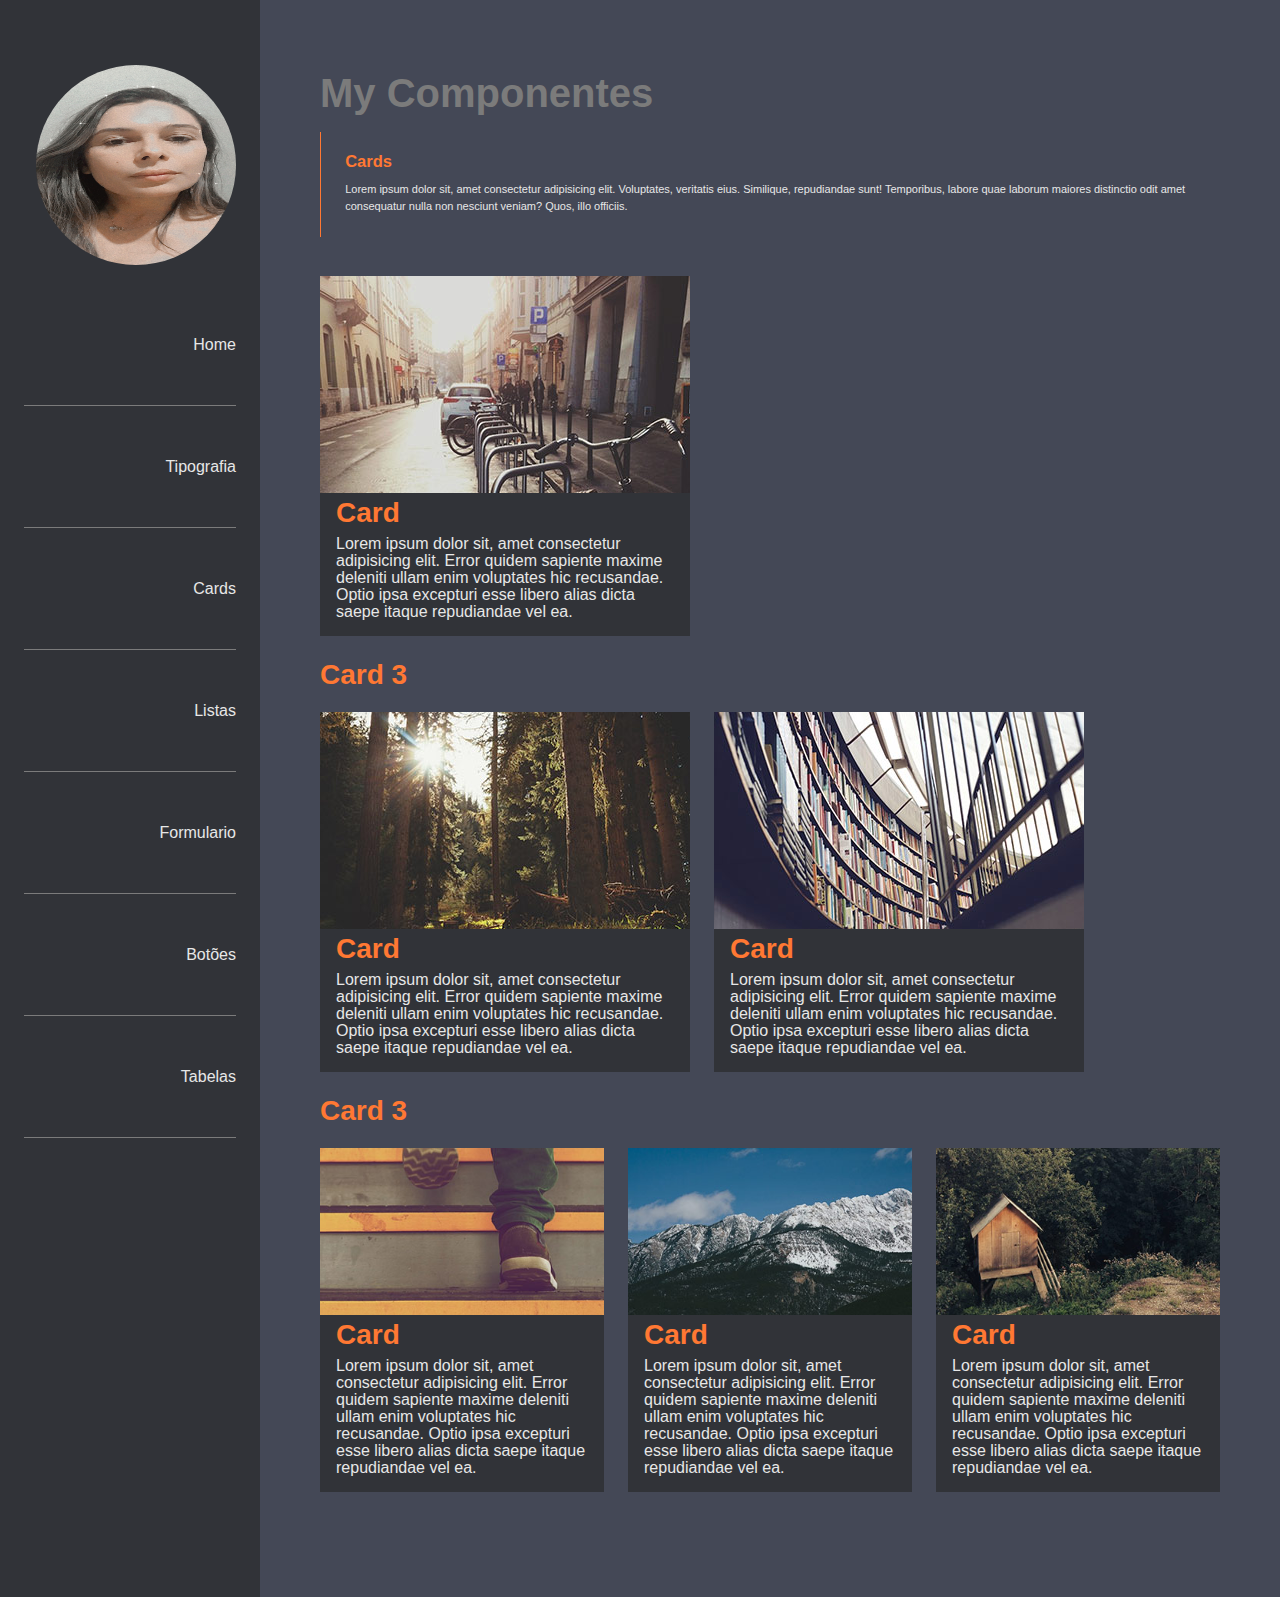
==== cards.html @ 270a163e "Adicionei a pagina card" ====
<!DOCTYPE html>
<html lang="en">
<head>
    <meta charset="UTF-8">
    <meta name="viewport" content="width=device-width, initial-scale=1.0">
    <link rel="stylesheet" href="nomalize.css">
    <link rel="stylesheet" href="style.css">
    <title>Cards</title>
</head>
<body>
    <header class="main_header">
        <nav class="main-nav">
            <a href="#"><img class="img-perfil" src="assets/bia.jpg" alt="Ana"></a>
            <ul>
                <li><a href="index.html">Home</a></li>
                <li><a href="tipografia.html">Tipografia</a></li>
                <li><a href="cards.html">Cards</a></li>
                <li><a href="">Listas</a></li>
                <li><a href="">Formulario</a></li>
                <li><a href="">Botões</a></li>
                <li><a href="">Tabelas</a></li>
            </ul>
        </nav>
    </header>

    <main class="main">
        <h1>My Componentes</h1>
        <article class="heightligth">
            <h2>Cards</h2>
            <p>Lorem ipsum dolor sit, amet consectetur adipisicing elit. Voluptates, veritatis eius. Similique, repudiandae sunt! Temporibus, labore quae laborum maiores distinctio odit amet consequatur nulla non nesciunt veniam? Quos, illo officiis.</p>
        </article>
        <section>
        <div class="row">
            <article class="card">
                <img src="assets/01.jpg" alt="">
                <div class="card-content">
                <h3 class="card-title">Card</h3>
                <p>Lorem ipsum dolor sit, amet consectetur adipisicing elit. Error quidem sapiente maxime deleniti ullam enim voluptates hic recusandae. Optio ipsa excepturi esse libero alias dicta saepe itaque repudiandae vel ea.</p>
               </div>
            </article>
        </div>
        </section>

        <section>
            <h3 class="card-title">Card 3</h3>
            <div class="row">
                <article class="card">
                    <img src="assets/02.jpg" alt="">
                    <div class="card-content">
                        <h3 class="card-title">Card </h3>
                    <p>Lorem ipsum dolor sit, amet consectetur adipisicing elit. Error quidem sapiente maxime deleniti ullam enim voluptates hic recusandae. Optio ipsa excepturi esse libero alias dicta saepe itaque repudiandae vel ea.</p>
                   </div> 
                </article> 

                <article class="card">
                    <img src="assets/03.jpg" alt="">
                    <div class="card-content">
                        <h3 class="card-title">Card </h3>
                    <p>Lorem ipsum dolor sit, amet consectetur adipisicing elit. Error quidem sapiente maxime deleniti ullam enim voluptates hic recusandae. Optio ipsa excepturi esse libero alias dicta saepe itaque repudiandae vel ea.</p>
                   </div> 
                </article>
            </div>
            </section>

            <section>
                <h3 class="card-title">Card 3</h3>
                <div class="row">
                    <article class="card">
                        <img src="assets/04.jpg" alt="">
                        <div class="card-content">
                            <h3 class="card-title">Card </h3>
                        <p>Lorem ipsum dolor sit, amet consectetur adipisicing elit. Error quidem sapiente maxime deleniti ullam enim voluptates hic recusandae. Optio ipsa excepturi esse libero alias dicta saepe itaque repudiandae vel ea.</p>
                       </div> 
                    </article> 
    
                    <article class="card">
                        <img src="assets/05.jpg" alt="">
                        <div class="card-content">
                            <h3 class="card-title">Card </h3>
                        <p>Lorem ipsum dolor sit, amet consectetur adipisicing elit. Error quidem sapiente maxime deleniti ullam enim voluptates hic recusandae. Optio ipsa excepturi esse libero alias dicta saepe itaque repudiandae vel ea.</p>
                       </div> 
                    </article>

                    <article class="card">
                        <img src="assets/06.jpg" alt="">
                        <div class="card-content">
                            <h3 class="card-title">Card </h3>
                        <p>Lorem ipsum dolor sit, amet consectetur adipisicing elit. Error quidem sapiente maxime deleniti ullam enim voluptates hic recusandae. Optio ipsa excepturi esse libero alias dicta saepe itaque repudiandae vel ea.</p>
                       </div> 
                    </article>
                </div>
                </section>
    </main>
    
</body>
</html>
---- nomalize.css ----
/*! normalize.css v8.0.1 | MIT License | github.com/necolas/normalize.css */

/* Document
   ========================================================================== */

/**
 * 1. Correct the line height in all browsers.
 * 2. Prevent adjustments of font size after orientation changes in iOS.
 */

 html {
    line-height: 1.15; /* 1 */
    -webkit-text-size-adjust: 100%; /* 2 */
  }
  
  /* Sections
     ========================================================================== */
  
  /**
   * Remove the margin in all browsers.
   */
  
  body {
    margin: 0;
  }
  
  /**
   * Render the `main` element consistently in IE.
   */
  
  main {
    display: block;
  }
  
  /**
   * Correct the font size and margin on `h1` elements within `section` and
   * `article` contexts in Chrome, Firefox, and Safari.
   */
  
  h1 {
    font-size: 2em;
    margin: 0.67em 0;
  }
  
  /* Grouping content
     ========================================================================== */
  
  /**
   * 1. Add the correct box sizing in Firefox.
   * 2. Show the overflow in Edge and IE.
   */
  
  hr {
    box-sizing: content-box; /* 1 */
    height: 0; /* 1 */
    overflow: visible; /* 2 */
  }
  
  /**
   * 1. Correct the inheritance and scaling of font size in all browsers.
   * 2. Correct the odd `em` font sizing in all browsers.
   */
  
  pre {
    font-family: monospace, monospace; /* 1 */
    font-size: 1em; /* 2 */
  }
  
  /* Text-level semantics
     ========================================================================== */
  
  /**
   * Remove the gray background on active links in IE 10.
   */
  
  a {
    background-color: transparent;
  }
  
  /**
   * 1. Remove the bottom border in Chrome 57-
   * 2. Add the correct text decoration in Chrome, Edge, IE, Opera, and Safari.
   */
  
  abbr[title] {
    border-bottom: none; /* 1 */
    text-decoration: underline; /* 2 */
    text-decoration: underline dotted; /* 2 */
  }
  
  /**
   * Add the correct font weight in Chrome, Edge, and Safari.
   */
  
  b,
  strong {
    font-weight: bolder;
  }
  
  /**
   * 1. Correct the inheritance and scaling of font size in all browsers.
   * 2. Correct the odd `em` font sizing in all browsers.
   */
  
  code,
  kbd,
  samp {
    font-family: monospace, monospace; /* 1 */
    font-size: 1em; /* 2 */
  }
  
  /**
   * Add the correct font size in all browsers.
   */
  
  small {
    font-size: 80%;
  }
  
  /**
   * Prevent `sub` and `sup` elements from affecting the line height in
   * all browsers.
   */
  
  sub,
  sup {
    font-size: 75%;
    line-height: 0;
    position: relative;
    vertical-align: baseline;
  }
  
  sub {
    bottom: -0.25em;
  }
  
  sup {
    top: -0.5em;
  }
  
  /* Embedded content
     ========================================================================== */
  
  /**
   * Remove the border on images inside links in IE 10.
   */
  
  img {
    border-style: none;
  }
  
  /* Forms
     ========================================================================== */
  
  /**
   * 1. Change the font styles in all browsers.
   * 2. Remove the margin in Firefox and Safari.
   */
  
  button,
  input,
  optgroup,
  select,
  textarea {
    font-family: inherit; /* 1 */
    font-size: 100%; /* 1 */
    line-height: 1.15; /* 1 */
    margin: 0; /* 2 */
  }
  
  /**
   * Show the overflow in IE.
   * 1. Show the overflow in Edge.
   */
  
  button,
  input { /* 1 */
    overflow: visible;
  }
  
  /**
   * Remove the inheritance of text transform in Edge, Firefox, and IE.
   * 1. Remove the inheritance of text transform in Firefox.
   */
  
  button,
  select { /* 1 */
    text-transform: none;
  }
  
  /**
   * Correct the inability to style clickable types in iOS and Safari.
   */
  
  button,
  [type="button"],
  [type="reset"],
  [type="submit"] {
    -webkit-appearance: button;
  }
  
  /**
   * Remove the inner border and padding in Firefox.
   */
  
  button::-moz-focus-inner,
  [type="button"]::-moz-focus-inner,
  [type="reset"]::-moz-focus-inner,
  [type="submit"]::-moz-focus-inner {
    border-style: none;
    padding: 0;
  }
  
  /**
   * Restore the focus styles unset by the previous rule.
   */
  
  button:-moz-focusring,
  [type="button"]:-moz-focusring,
  [type="reset"]:-moz-focusring,
  [type="submit"]:-moz-focusring {
    outline: 1px dotted ButtonText;
  }
  
  /**
   * Correct the padding in Firefox.
   */
  
  fieldset {
    padding: 0.35em 0.75em 0.625em;
  }
  
  /**
   * 1. Correct the text wrapping in Edge and IE.
   * 2. Correct the color inheritance from `fieldset` elements in IE.
   * 3. Remove the padding so developers are not caught out when they zero out
   *    `fieldset` elements in all browsers.
   */
  
  legend {
    box-sizing: border-box; /* 1 */
    color: inherit; /* 2 */
    display: table; /* 1 */
    max-width: 100%; /* 1 */
    padding: 0; /* 3 */
    white-space: normal; /* 1 */
  }
  
  /**
   * Add the correct vertical alignment in Chrome, Firefox, and Opera.
   */
  
  progress {
    vertical-align: baseline;
  }
  
  /**
   * Remove the default vertical scrollbar in IE 10+.
   */
  
  textarea {
    overflow: auto;
  }
  
  /**
   * 1. Add the correct box sizing in IE 10.
   * 2. Remove the padding in IE 10.
   */
  
  [type="checkbox"],
  [type="radio"] {
    box-sizing: border-box; /* 1 */
    padding: 0; /* 2 */
  }
  
  /**
   * Correct the cursor style of increment and decrement buttons in Chrome.
   */
  
  [type="number"]::-webkit-inner-spin-button,
  [type="number"]::-webkit-outer-spin-button {
    height: auto;
  }
  
  /**
   * 1. Correct the odd appearance in Chrome and Safari.
   * 2. Correct the outline style in Safari.
   */
  
  [type="search"] {
    -webkit-appearance: textfield; /* 1 */
    outline-offset: -2px; /* 2 */
  }
  
  /**
   * Remove the inner padding in Chrome and Safari on macOS.
   */
  
  [type="search"]::-webkit-search-decoration {
    -webkit-appearance: none;
  }
  
  /**
   * 1. Correct the inability to style clickable types in iOS and Safari.
   * 2. Change font properties to `inherit` in Safari.
   */
  
  ::-webkit-file-upload-button {
    -webkit-appearance: button; /* 1 */
    font: inherit; /* 2 */
  }
  
  /* Interactive
     ========================================================================== */
  
  /*
   * Add the correct display in Edge, IE 10+, and Firefox.
   */
  
  details {
    display: block;
  }
  
  /*
   * Add the correct display in all browsers.
   */
  
  summary {
    display: list-item;
  }
  
  /* Misc
     ========================================================================== */
  
  /**
   * Add the correct display in IE 10+.
   */
  
  template {
    display: none;
  }
  
  /**
   * Add the correct display in IE 10.
   */
  
  [hidden] {
    display: none;
  }
---- style.css ----
:root{
    --primary-color:#ff7833;
    --secondary-color:#313338;
    --secondary-color-ligth:#444856;
}

html{
    font-size: 62.5%;
}

body{
    display: flex;
    margin: 0;
    color: #e7e7e7;
    background-color: #ccc;
    font-family: 'Lucida Sans', 'Lucida Sans Regular', 'Lucida Grande', 'Lucida Sans Unicode', Geneva, Verdana, sans-serif;
    min-height: 100vh;
    line-height: 1.7rem;
}
h1{
    font-size: 4rem;
    color: #7b7b7b;
    margin-top: 2rem;
    margin-bottom: 3rem;
}
h2, h3, h4, h5, h6{
    color: var(--primary-color);
    margin: 0;
}
h2{
    margin-top: 1rem;
}
article{
    padding-top: 1em;
    padding-bottom: 1em;
}
section{
    margin-bottom: 3rem;
}
.heightligth{
    border-left: 1px solid var(--primary-color);
    font-size: 1.1rem;
    padding-left: 2.2em;
    margin-bottom: 2.2em;
}

.main_header{
    flex: 0 0 26rem;
    background-color: var(--secondary-color);
}

.main{
    background-color: var(--secondary-color-ligth);
    flex: 1 0;
    padding: 6.5rem 6rem 7.5rem;
}
a{
    color: inherit;
}
.main, .main_header{
    font-size: 1.6rem;
}

.img-perfil{
    max-width: 20rem;
    width: 200px;
    height: 200px;
    border-radius: 50%;
}

.main-nav{
    text-align: right;
    padding: 6.5rem 2.4rem 2.4rem;
}
.main-nav ul{
    padding: 0;
    list-style-type: none;
}

.main-nav ul a{
    display: block;
    padding: 1.2rem 0;
    text-decoration: none;
    transition: padding-right .2rem, background-color 4s;
    background-color: transparent;
}

.main-nav ul a:hover,
.main-nav ul a:focus{
    background-color: var(--secondary-color-ligth);
    padding-right: 1rem;
    
}

.main-nav li{
    border-bottom: 1px solid #7b7b7b;
    padding: 4rem 0;
}
kbd {
    background-color: #eee;
    border-radius: 3px;
    border: 1px solid #b4b4b4;
    box-shadow:
      0 1px 1px rgba(0, 0, 0, 0.2),
      0 2px 0 0 rgba(255, 255, 255, 0.7) inset;
    color: #333;
    display: inline-block;
    font-size: 0.85em;
    font-weight: 700;
    line-height: 1;
    padding: 2px 4px;
    white-space: nowrap;
  }
  .card{
    max-width: 370px;
    background-color: var(--secondary-color);
    padding: 0;
  }
  .card-content{
    padding: 0.5em 1em 1em;
  }
  .card-content p, .card-title{
    margin: 0;
  }
 .card-title{
    font-size: 1.75em;
    margin-bottom: .5em;
  }
  .card img{
    max-width: 100%;
  }
  .row{
    display: flex;
    gap: 1.5em;
    padding-top: 1.5rem;
    /* padding: 2.5rem 0; */
  }
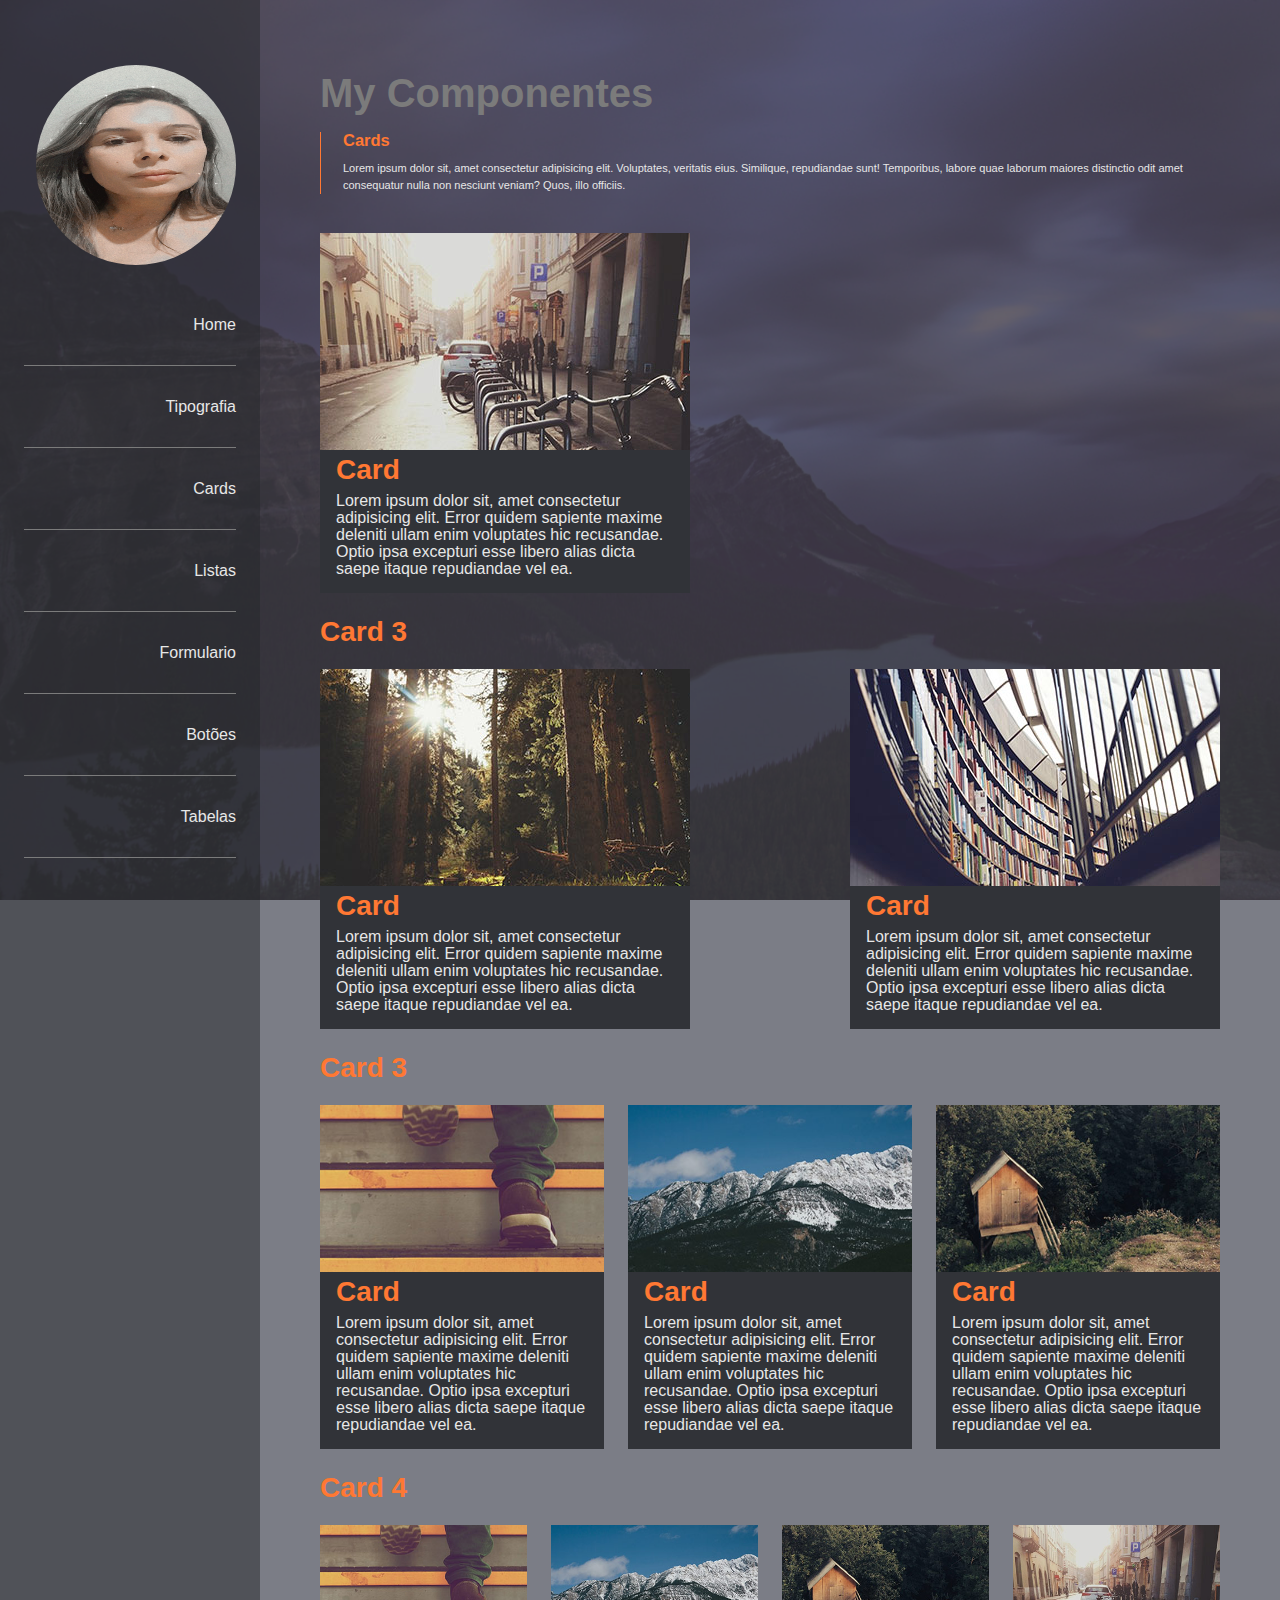
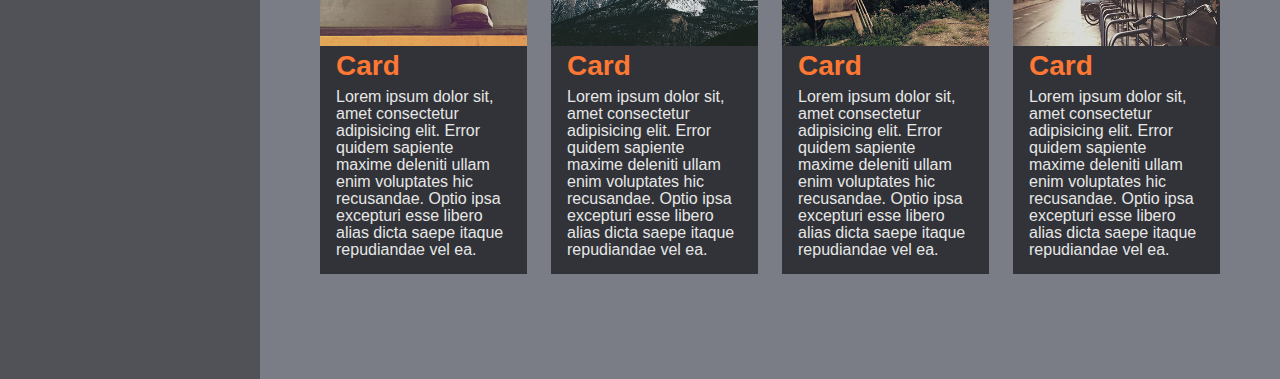
==== commit 6f2805f5: "Finalizei as tabelas" ====
--- a/cards.html
+++ b/cards.html
@@ -15,10 +15,10 @@
                 <li><a href="index.html">Home</a></li>
                 <li><a href="tipografia.html">Tipografia</a></li>
                 <li><a href="cards.html">Cards</a></li>
-                <li><a href="">Listas</a></li>
+                <li><a href="lista.html">Listas</a></li>
                 <li><a href="">Formulario</a></li>
                 <li><a href="">Botões</a></li>
-                <li><a href="">Tabelas</a></li>
+                <li><a href="tabelas.html">Tabelas</a></li>
             </ul>
         </nav>
     </header>
@@ -90,6 +90,43 @@
                     </article>
                 </div>
                 </section>
+
+                <section>
+                    <h3 class="card-title">Card 4</h3>
+                    <div class="row">
+                        <article class="card">
+                            <img src="assets/04.jpg" alt="">
+                            <div class="card-content">
+                                <h3 class="card-title">Card </h3>
+                            <p>Lorem ipsum dolor sit, amet consectetur adipisicing elit. Error quidem sapiente maxime deleniti ullam enim voluptates hic recusandae. Optio ipsa excepturi esse libero alias dicta saepe itaque repudiandae vel ea.</p>
+                           </div> 
+                        </article> 
+        
+                        <article class="card">
+                            <img src="assets/05.jpg" alt="">
+                            <div class="card-content">
+                                <h3 class="card-title">Card </h3>
+                            <p>Lorem ipsum dolor sit, amet consectetur adipisicing elit. Error quidem sapiente maxime deleniti ullam enim voluptates hic recusandae. Optio ipsa excepturi esse libero alias dicta saepe itaque repudiandae vel ea.</p>
+                           </div> 
+                        </article>
+    
+                        <article class="card">
+                            <img src="assets/06.jpg" alt="">
+                            <div class="card-content">
+                                <h3 class="card-title">Card </h3>
+                            <p>Lorem ipsum dolor sit, amet consectetur adipisicing elit. Error quidem sapiente maxime deleniti ullam enim voluptates hic recusandae. Optio ipsa excepturi esse libero alias dicta saepe itaque repudiandae vel ea.</p>
+                           </div> 
+                        </article>
+
+                        <article class="card">
+                            <img src="assets/01.jpg" alt="">
+                            <div class="card-content">
+                                <h3 class="card-title">Card </h3>
+                            <p>Lorem ipsum dolor sit, amet consectetur adipisicing elit. Error quidem sapiente maxime deleniti ullam enim voluptates hic recusandae. Optio ipsa excepturi esse libero alias dicta saepe itaque repudiandae vel ea.</p>
+                           </div> 
+                        </article>
+                    </div>
+                    </section>
     </main>
     
 </body>
--- a/style.css
+++ b/style.css
@@ -16,6 +16,11 @@
     font-family: 'Lucida Sans', 'Lucida Sans Regular', 'Lucida Grande', 'Lucida Sans Unicode', Geneva, Verdana, sans-serif;
     min-height: 100vh;
     line-height: 1.7rem;
+    background-image:url("assets/unsplash.png");
+    background-repeat: no-repeat;
+    background-size: cover;
+    background-attachment: fixed;
+
 }
 h1{
     font-size: 4rem;
@@ -31,8 +36,7 @@
     margin-top: 1rem;
 }
 article{
-    padding-top: 1em;
-    padding-bottom: 1em;
+    padding-bottom: 1em 0;
 }
 section{
     margin-bottom: 3rem;
@@ -40,17 +44,19 @@
 .heightligth{
     border-left: 1px solid var(--primary-color);
     font-size: 1.1rem;
-    padding-left: 2.2em;
+    padding: 0 0 0 2em;
     margin-bottom: 2.2em;
 }
 
 .main_header{
     flex: 0 0 26rem;
-    background-color: var(--secondary-color);
+    background-color: rgba(49, 51, 59, .8);
+
 }
 
 .main{
     background-color: var(--secondary-color-ligth);
+    background-color: rgba(68,72, 86, .6);
     flex: 1 0;
     padding: 6.5rem 6rem 7.5rem;
 }
@@ -71,6 +77,9 @@
 .main-nav{
     text-align: right;
     padding: 6.5rem 2.4rem 2.4rem;
+    position: static;
+    top: 0;
+    left: 0;
 }
 .main-nav ul{
     padding: 0;
@@ -94,7 +103,7 @@
 
 .main-nav li{
     border-bottom: 1px solid #7b7b7b;
-    padding: 4rem 0;
+    padding: 2rem 0;
 }
 kbd {
     background-color: #eee;
@@ -133,5 +142,71 @@
     display: flex;
     gap: 1.5em;
     padding-top: 1.5rem;
-    /* padding: 2.5rem 0; */
-  }+   justify-content: space-between;
+  }
+
+  .row >*{
+    /* flex-grow: 1;
+    flex-shrink: 0;
+    flex-basis: 0%; */
+    flex: 1 0 0%;
+  }
+  .alternada{
+    list-style-type: none;
+    padding-left: 0px
+  }
+
+  .alternada li:not(:last-child){
+    border-bottom:2px solid;
+    padding: 0;
+  }
+  /* .alternada li:last-child{
+    border-bottom: none;
+  } */
+  .list-emoji{
+    list-style-type: "\1f642";
+  }
+
+  .table{
+    width: 100%;
+    border-collapse: collapse;
+    margin-bottom: 1.5rem;
+  }
+
+  .table td:last-child, .table th:last-child{
+    text-align: right;
+  }
+  .table td, .table th{
+    padding: 1.6rem;
+  }
+  .table:not(.table-alternate) td{
+    border-bottom: 2px solid var(--secondary-color);
+  }
+  .table th{
+    text-transform: uppercase;
+    text-align: left;
+  }
+  .table-alternate tbody tr:nth-child(odd){
+    background-color: #313338;
+  }
+  .table-verticalLines td:not(:last-child),
+  .table-verticalLines th:not(:last-child){
+    border-right: 1px solid var(--secondary-color);
+  }
+  svg{
+    transition: color .3s;
+  }
+    svg:hover{
+        color: var(--primary-color);
+    }
+  .icon p a{
+    text-decoration: none;
+}
+ 
+  .icon{
+    display: flex;
+    vertical-align: middle;
+    padding: 2rem;
+    margin-right: 1rem;
+    gap: 2rem;
+    }